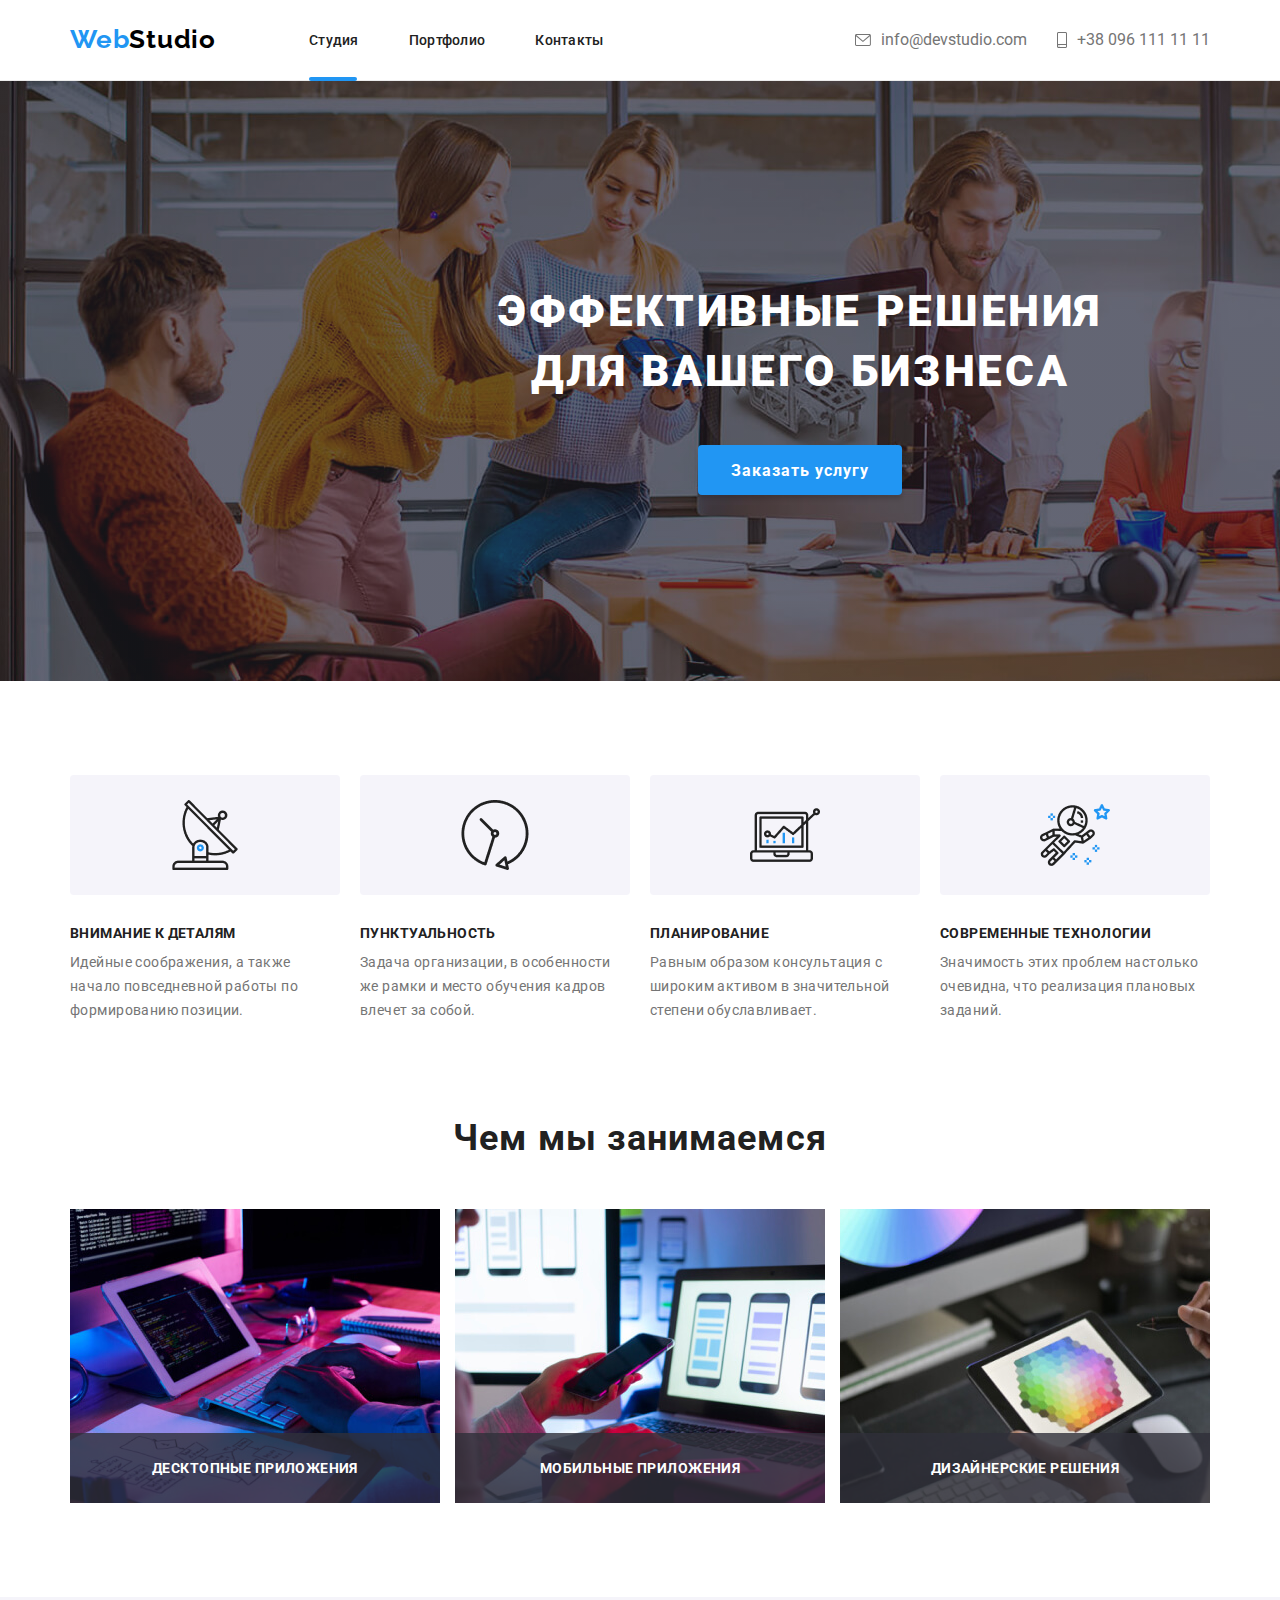
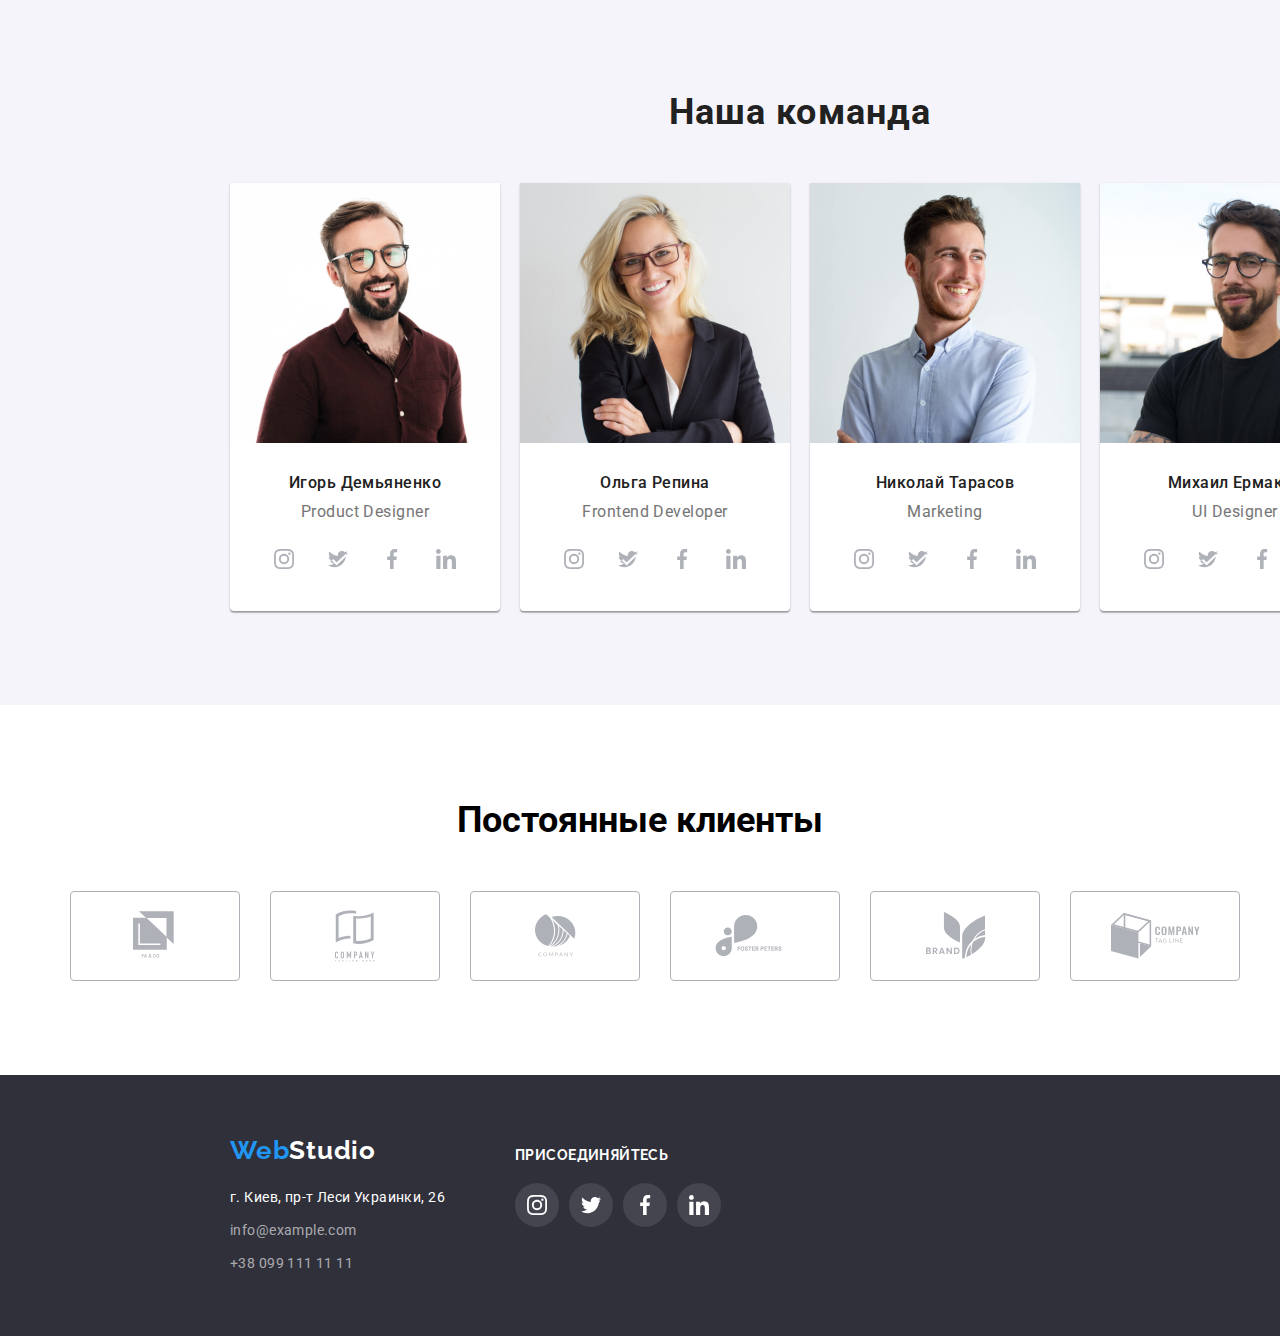
==== index.html @ becfce13 "Добавляет оформленное модальное окно" ====
<!DOCTYPE html>
<html lang="ru">
  <head>
    <meta charset="UTF-8" />
    <meta name="viewport" content="width=device-width, initial-scale=1.0" />
    <title>Веб студия</title>
    <link
      rel="stylesheet"
      href="https://cdnjs.cloudflare.com/ajax/libs/modern-normalize/1.0.0/modern-normalize.css"
    />
    <link
      href="https://fonts.googleapis.com/css2?family=Raleway:wght@700&family=Roboto:wght@400;500;900&display=swap"
      rel="stylesheet"
    />
    <link rel="stylesheet" href="./css/styles.css" />
  </head>
  <body>
    <!--Header--> 
    <header class="header">
      <div class="container">
        <nav class="navigation">
          <a
            class="logo link"
            href="index.html"
            aria-label="логотип веб студии"
            lang="en"
            ><span class="logo-web">Web</span>Studio</a
          >
          <ul class="listnav list">
            <li class="navigation-list-item studio">
              <a class="header-link link " href="">Студия</a>
            </li>
            <li class="navigation-list-item">
              <a class="header-link link" href="./portfolio.html">Портфолио</a>
            </li>
            <li class="navigation-list-item">
              <a class="header-link link" href="">Контакты</a>
            </li>
          </ul>
        </nav>
        <ul class="contacts list">
          <li>
            <a
              class="header-contacts mail link"
              href="mailto:info@devstudio.com"
              ><svg width="16" height="12">
                <use href="./images/sprite.svg#icon-mail"></use>
              </svg>
              info@devstudio.com
            </a>
          </li>
          <li>
            <a class="header-contacts tel link" href="tel:+380961111111"
              ><svg width="10" height="16">
                <use href="./images/sprite.svg#icon-phone"></use>
              </svg>
              +38 096 111 11 11</a
            >
          </li>
        </ul>
      </div>
    </header>

    <!--Hero-->
    <main>
      <section class="hero-size hero-img hero-title container-for-all">
        <div class="container">
          <div class="hero-text">
            <h1 class="main-title">
              Эффективные решения<br />для вашего бизнеса
            </h1>
            <button type="button" class="btn" data-modal-open>
              <span class="btn-text">Заказать услугу</span>
            </button>
          </div>
        </div>
      </section>
      <!--Advantages-->
      <section class="adv advantages-padding">
        <div class="container">
          <h2 class="visually-hidden">Преимущества</h2>
          <ul class="list">
            <li class="adv-text antena">
              <h3 class="power-title">Внимание к деталям</h3>
              <p class="power-subtitle">
                Идейные соображения, а также начало повседневной работы по
                формированию позиции.
              </p>
            </li>
            <li class="adv-text clock">
              <h3 class="power-title">Пунктуальность</h3>
              <p class="power-subtitle">
                Задача организации, в особенности же рамки и место обучения
                кадров влечет за собой.
              </p>
            </li>
            <li class="adv-text diagram">
              <h3 class="power-title">Планирование</h3>
              <p class="power-subtitle">
                Равным образом консультация с широким активом в значительной
                степени обуславливает.
              </p>
            </li>
            <li class="adv-text astronaut">
              <h3 class="power-title">Современные технологии</h3>
              <p class="power-subtitle">
                Значимость этих проблем настолько очевидна, что реализация
                плановых заданий.
              </p>
            </li>
          </ul>
        </div>
      </section>
      <!--About us-->
      <section class="about-us about-us-padding">
        <div class="container">
          <h2 class="what-we-do">Чем мы занимаемся</h2>
          <ul class="list img-we-do">
            <li class="img-us">
              <img class="photo-we-do"
                src="./images/our-work/box1.jpg"
                alt="работник компании создает сайт"
                width="370"
                height="294"
              />
              <p class="we-do-text">Десктопные приложения</p>
            </li>
            <li class="img-us">
              <img class="photo-we-do"
                src="./images/our-work/box2.jpg"
                alt="работник компании выбирает дизайн для мобильной версии"
                width="370"
                height="294"
              />
              <p class="we-do-text">Мобильные приложения</p>
            </li>
            <li class="img-us">
              <img class="photo-we-do"
                src="./images/our-work/box3.jpg"
                alt="работник компании подбирает цвет в палитре"
                width="370"
                height="294"
              />
              <p class="we-do-text">Дизайнерские решения</p>
            </li>
          </ul>
        </div>
      </section>

      <!--Our team-->
      <section class="our-team-padding container-for-all">
        <div class="container">
          <h2 class="our-team">Наша команда</h2>
          <ul class="list">
            <li class="frame">
              <img
                src="./images/our-team/teamcard1.jpg"
                alt="фото Игоря Демьяненко"
                width="270"
                height="260"
              />
              <h3 class="name">Игорь Демьяненко</h3>
              <p class="position" lang="en">Product Designer</p>
              <ul class="social-links list">
                <li class="social-link-item">
                  <a
                    class="team-social-link link"
                    href=""
                    aria-label="instagram"
                  >
                    <svg width="20" height="20">
                      <use href="./images/sprite.svg#icon-instagram"></use>
                    </svg>
                  </a>
                </li>
                <li class="social-link-item">
                  <a class="team-social-link link" href="" aria-label="twitter">
                    <svg width="20" height="20">
                      <use href="./images/sprite.svg#icon-twitter"></use>
                    </svg>
                  </a>
                </li>
                <li class="social-link-item">
                  <a
                    class="team-social-link link"
                    href=""
                    aria-label="facebook"
                  >
                    <svg width="20" height="20">
                      <use href="./images/sprite.svg#icon-facebook"></use>
                    </svg>
                  </a>
                </li>
                <li class="social-link-item">
                  <a
                    class="team-social-link link"
                    href=""
                    aria-label="linkedin"
                  >
                    <svg width="20" height="20">
                      <use href="./images/sprite.svg#icon-linkedin"></use>
                    </svg>
                  </a>
                </li>
              </ul>
            </li>
            <li class="frame">
              <img
                src="./images/our-team/teamcard2.jpg"
                alt="Ольги Репиной"
                width="270"
                height="260"
              />
              <h3 class="name">Ольга Репина</h3>
              <p class="position" lang="en">Frontend Developer</p>
              <ul class="social-links list">
                <li class="social-link-item">
                  <a
                    class="team-social-link link"
                    href=""
                    aria-label="instagram"
                  >
                    <svg width="20" height="20">
                      <use href="./images/sprite.svg#icon-instagram"></use>
                    </svg>
                  </a>
                </li>
                <li class="social-link-item">
                  <a class="team-social-link link" href="" aria-label="twitter">
                    <svg width="20" height="20">
                      <use href="./images/sprite.svg#icon-twitter"></use>
                    </svg>
                  </a>
                </li>
                <li class="social-link-item">
                  <a
                    class="team-social-link link"
                    href=""
                    aria-label="facebook"
                  >
                    <svg width="20" height="20">
                      <use href="./images/sprite.svg#icon-facebook"></use>
                    </svg>
                  </a>
                </li>
                <li class="social-link-item">
                  <a
                    class="team-social-link link"
                    href=""
                    aria-label="linkedin"
                  >
                    <svg width="20" height="20">
                      <use href="./images/sprite.svg#icon-linkedin"></use>
                    </svg>
                  </a>
                </li>
              </ul>
            </li>
            <li class="frame">
              <img
                src="./images/our-team/teamcard3.jpg"
                alt="фото Николая Тарасова"
                width="270"
                height="260"
              />
              <h3 class="name">Николай Тарасов</h3>
              <p class="position" lang="en">Marketing</p>
              <ul class="social-links list">
                <li class="social-link-item">
                  <a
                    class="team-social-link link"
                    href=""
                    aria-label="instagram"
                  >
                    <svg width="20" height="20">
                      <use href="./images/sprite.svg#icon-instagram"></use>
                    </svg>
                  </a>
                </li>
                <li class="social-link-item">
                  <a class="team-social-link link" href="" aria-label="twitter">
                    <svg width="20" height="20">
                      <use href="./images/sprite.svg#icon-twitter"></use>
                    </svg>
                  </a>
                </li>
                <li class="social-link-item">
                  <a
                    class="team-social-link link"
                    href=""
                    aria-label="facebook"
                  >
                    <svg width="20" height="20">
                      <use href="./images/sprite.svg#icon-facebook"></use>
                    </svg>
                  </a>
                </li>
                <li class="social-link-item">
                  <a
                    class="team-social-link link"
                    href=""
                    aria-label="linkedin"
                  >
                    <svg width="20" height="20">
                      <use href="./images/sprite.svg#icon-linkedin"></use>
                    </svg>
                  </a>
                </li>
              </ul>
            </li>
            <li class="frame">
              <img
                src="./images/our-team/teamcard4.jpg"
                alt="фото Михаила Ермакова"
                width="270"
                height="260"
              />
              <h3 class="name">Михаил Ермаков</h3>
              <p class="position" lang="en">UI Designer</p>
              <ul class="social-links list">
                <li class="social-link-item">
                  <a
                    class="team-social-link link"
                    href=""
                    aria-label="instagram"
                  >
                    <svg width="20" height="20">
                      <use href="./images/sprite.svg#icon-instagram"></use>
                    </svg>
                  </a>
                </li>
                <li class="social-link-item">
                  <a class="team-social-link link" href="" aria-label="twitter">
                    <svg width="20" height="20">
                      <use href="./images/sprite.svg#icon-twitter"></use>
                    </svg>
                  </a>
                </li>
                <li class="social-link-item">
                  <a
                    class="team-social-link link"
                    href=""
                    aria-label="facebook"
                  >
                    <svg width="20" height="20">
                      <use href="./images/sprite.svg#icon-facebook"></use>
                    </svg>
                  </a>
                </li>
                <li class="social-link-item">
                  <a
                    class="team-social-link link"
                    href=""
                    aria-label="linkedin"
                  >
                    <svg width="20" height="20">
                      <use href="./images/sprite.svg#icon-linkedin"></use>
                    </svg>
                  </a>
                </li>
              </ul>
            </li>
          </ul>
        </div>
      </section>
      <!-- Our clients -->
      <section class="clients">
        <div class="container">
          <h2 class="title clients-title">Постоянные клиенты</h2>
          <ul class="clients-list list">
            <li class="clients-list-item">
              <a class="clients-logo-link" href="">
                <svg width="45" height="50">
                  <use href="./images/sprite.svg#icon-logo-yaco"></use>
                </svg>
              </a>
            </li>
            <li class="clients-list-item">
              <a class="clients-logo-link" href="">
                <svg width="40" height="52">
                  <use href="./images/sprite.svg#icon-logo-tagline-here"></use>
                </svg>
              </a>
            </li>
            <li class="clients-list-item">
              <a class="clients-logo-link" href="">
                <svg width="41" height="43">
                  <use href="./images/sprite.svg#icon-logo-company"></use>
                </svg>
              </a>
            </li>
            <li class="clients-list-item">
              <a class="clients-logo-link" href="">
                <svg width="80" height="42">
                  <use href="./images/sprite.svg#icon-logo-foster-peter"></use>
                </svg>
              </a>
            </li>
            <li class="clients-list-item">
              <a class="clients-logo-link" href="">
                <svg width="59" height="47">
                  <use href="./images/sprite.svg#icon-logo-brand"></use>
                </svg>
              </a>
            </li>
            <li class="clients-list-item">
              <a class="clients-logo-link" href="">
                <svg width="89" height="46">
                  <use href="./images/sprite.svg#icon-logo-tag-line"></use>
                </svg>
              </a>
            </li>
          </ul>
        </div>
      </section>
    </main>
    <!--Footer-Сontacts-->
    <footer class="footer container-for-all">
      <section class="footer-section footer-padding">
        <div class="container">
          <div class="footer-first">
            <h2 hidden>Контакты</h2>
            <div class="footer-logo-margin">
              <a
                class="link footer-logo"
                href="index.html"
                aria-label="логотип веб студии"
                lang="en"
                ><span class="footerlogo-web">Web</span>Studio</a
              >
            </div>
            <address>
              <ul class="list">
                <li class="address-margin">
                  <a
                    class="link street"
                    href="https://goo.gl/maps/fiabQLBE6Hv75SHZ6"
                    target="blank"
                    ><span class="stereet"
                      >г. Киев, пр-т Леси Украинки, 26</span
                    ></a
                  >
                </li>
                <li class="adress-margin">
                  <a class="footer-links link" href="mailto:info@example.com"
                    >info@example.com</a
                  >
                </li>
                <li class="adress-margin">
                  <a class="footer-links link" href="tel:+380991111111"
                    >+38 099 111 11 11</a
                  >
                </li>
              </ul>
            </address>
          </div>
          <div class="footer-social-links">
            <p>присоединяйтесь</p>
            <ul class="goin-social-links list">
              <li class="social-link-item">
                <a
                  class="footer-social-link link"
                  href=""
                  aria-label="instagram"
                >
                  <svg width="20" height="20">
                    <use href="./images/sprite.svg#icon-instagram"></use>
                  </svg>
                </a>
              </li>
              <li class="social-link-item">
                <a class="footer-social-link link" href="" aria-label="twitter">
                  <svg width="20" height="20">
                    <use href="./images/sprite.svg#icon-twitter"></use>
                  </svg>
                </a>
              </li>
              <li class="social-link-item">
                <a
                  class="footer-social-link link"
                  href=""
                  aria-label="facebook"
                >
                  <svg width="20" height="20">
                    <use href="./images/sprite.svg#icon-facebook"></use>
                  </svg>
                </a>
              </li>
              <li class="social-link-item">
                <a
                  class="footer-social-link link"
                  href=""
                  aria-label="linkedin"
                >
                  <svg width="20" height="20">
                    <use href="./images/sprite.svg#icon-linkedin"></use>
                  </svg>
                </a>
              </li>
            </ul>
          </div>
        </div>
      </section>
    </footer>
    <div class="backdrop is-hidden" data-modal>
      <div class="modal">
        <button type="button" class="close-btn" data-modal-close>
          <svg width="11px" height="11px">
          <use href="./images/sprite.svg#icon-close-btn">
        </use></svg></button>
        <div class="modal-big-div">
        <h2 class="modal-title">Оставьте свои данные, мы вам перезвоним</h2>
        <form action="#" class="modal-form">
          <label class="modal-form-field">
            Имя
            <span class="modal-form-field-wrapper">
          <input type="text" name="user-name" class="modal-form-input">
          <svg class="modal-form-svg-icon" width="12" height="12">
            <use href="./images/sprite.svg#icon-name-modal"></use>
          </svg>
          </span>
          </label>
          <label class="modal-form-field">
            Телефон
            <span class="modal-form-field-wrapper">
          <input type="tel" name="user-phone" class="modal-form-input">
          <svg class="modal-form-svg-icon" width="13" height="13">
            <use href="./images/sprite.svg#icon-phone-modal"></use>
          </svg>
          </span>
          </label>
          <label class="modal-form-field">
            Почта
            <span class="modal-form-field-wrapper">
          <input type="mail" name="user-email" class="modal-form-input">
          <svg class="modal-form-svg-icon" width="15" height="12">
            <use href="./images/sprite.svg#icon-mail-modal"></use>
          </svg>
          </span>
          </label>
          
            <h3 class="textarea-title">Комментарий</h3>
          <textarea name="user-message" placeholder="Введите текст" class="modal-form-message" id="" cols="30" rows="10"></textarea>
          
          <input type="checkbox" class="modal-form-policy visually-hidden" 
          
          name="user-policy" value="accept-policy" 
           id="check-policy">
          <label for="check-policy" class="modal-form-policy-label">
            Соглашаюсь с рассылкой и принимаю <a href="#">Условия договора</a>
          </label>
          <button type="submit" class="modal-form-btn">Oтправить</button>
        </form>
        </div>
      </div>
  </div>
  <script src="./js/modal.js"></script>
  </body>
</html>
---- css/styles.css ----
:root {
  --main-font: "Roboto", sans-serif;
  --main-text-color: #212121;
  --web-word-color: #2196f3;
  --studio-word-color: #000000;
  --header-link-hover-f-a: #2196f3;
  --filter-hover-f-a: #ffffff;
}
*,
*::before,
*::after {
  margin: 0;
  padding: 0;
}
body {
  font-family: var(--main-font);
  font-style: normal;
}
img {
  display: block;
}
.link {
  text-decoration: none;
}
.list {
  list-style: none;
  font-style: normal;
}
.container {
  width: 1170px;
  padding: 0 15px;
  margin: 0 auto;
}
.container-for-all{
  width: 1600px;
  margin: 0 auto;
}
a:focus {
  outline: none;
}
button:focus {
  outline: none;
}
.backdrop{
  position: fixed;
  top:0;
  left:0;
  width: 100%;
  height: 100%;
  background: rgba(0, 0, 0, 0.2);

  transition-property: all;
  transition-duration: 250ms;
  transition-timing-function: cubic-bezier(0.4, 0, 0.2, 1);
}
.backdrop.is-hidden{
  opasity:0;
  visibility: hidden;
  pointer-events: none;
  
  transition-property: all;
  transition-duration: 250ms;
  transition-timing-function: cubic-bezier(0.4, 0, 0.2, 1);
}
.backdrop.is-hidden .modal {
  transform: translate(-50%, -50%) scale(0);

  transition: all 500ms linear 0ms;

  transition-property: all;
  transition-duration: 250ms;
  transition-timing-function:  cubic-bezier(0.4, 0, 0.2, 1);
  transition-delay: 0ms;
}

.modal{
  position: absolute;
  top:50%;
  left:50%;
  transform: translate(-50%,-50%) scale(1);
  width: 528px;
  height: 581px;
  background-color: #eeeeee;
  box-shadow: 0px 1px 3px rgba(0, 0, 0, 0.12), 0px 1px 1px rgba(0, 0, 0, 0.14), 0px 2px 1px rgba(0, 0, 0, 0.2);
  border-radius: 4px;
  

  transition-property: all;
  transition-duration:250ms;
  transition-timing-function: cubic-bezier(0.4, 0, 0.2, 1);
  transition-delay: 250ms;
}
.close-btn{
position: absolute;
right:0;
width: 30px;
height: 30px;
margin-top:8px;
margin-right: 8px;
background: #FFFFFF;
border: 1px solid rgba(0, 0, 0, 0.1);
border-radius: 50%;
}
.close-btn > svg{
fill:#000000;

}
.close-btn:hover >svg{
  fill: #2196F3;
}
/*  ============ HEADER  ============ */
/* .header {
  padding-top: 24px; 
  padding-bottom:25px;
} */

.logo{
  padding-top: 24px; 
  padding-bottom:25px;
}
.header{
border-bottom:1px solid #ECECEC; 
}
.header .container {
  display: flex;
  align-items: center;
  
}
.navigation {
  display: flex;
  align-items: center;
}
.header .contacts {
  display: flex;
  margin-left: auto;
}
.header .contacts .mail {
  margin-right: 30px;
}
.header-link {
  font-weight: 500;
  font-size: 14px;
  line-height: 1.143;
  letter-spacing: 0.02em;
  color: var(--main-text-color);
  padding-top:32px;
  padding-bottom:32px;
}
.logo {
  margin-right: 93px;

  font-family: Raleway;
  font-weight: 700;
  font-size: 26px;
  line-height: 1.192;
  letter-spacing: 0.03em;
  color: var(--studio-word-color);
  /* padding:24px 0px 25px; */
}
.logo-web {
  color: var(--web-word-color);
}
.navigation-list-item:not(:last-child) {
  margin-right: 50px;
}
 
.navigation-list-item{
font-family: Roboto;
font-style: 400;
font-weight: 500;
font-size: 14px;
line-height: 1.142;
letter-spacing: 0.02em;
color: #212121;
}
.listnav{
  position: relative;
  padding-top:32px;
  padding-bottom:32px;
}
.studio::after{
content:"";
display: block;
position: absolute;
left:0;
bottom:-1px;
width: 48px;
height: 4px;
background: #2196F3;
border-radius: 2px;
}
.header-contacts > svg {
  margin-right: 10px;
  fill: #757575;
}
.listnav {
  display: flex;
  font-weight: 500;
  font-size: 14px;
  line-height: 1.142;
  letter-spacing: 0.02em;
}
.contacts {
  display: flex;
}
.header-link{
transition-property: all;
transition-duration: 250ms;
transition-timing-function: cubic-bezier(0.4, 0, 0.2, 1);
}
.header-link:hover,
.header-link:focus {
  color: var(--header-link-hover-f-a);
}
.header-contacts {
  color: #757575;
transition-property: all;
transition-duration: 250ms;
transition-timing-function: cubic-bezier(0.4, 0, 0.2, 1);
}
.header-contacts > svg {
  fill: #757575;
transition-property: all;
transition-duration:250ms;
transition-timing-function: cubic-bezier(0.4, 0, 0.2, 1);
}
.header-contacts:hover > svg {
  fill: var(--header-link-hover-f-a);
}
.header .tel,
.header .mail {
  display: flex;
  align-items: center;
  /* padding-top: 32px;
  padding-bottom: 32px; */
}
.header-contacts:hover,
.header-contacts:focus,
.header-contacts:active {
  color: var(--header-link-hover-f-a);
}

/*  ============ END HEADER  ============ */
/*  ============ HERO  ============ */

.hero-text {
  padding: 200px 0;
}

.hero-title {
  font-weight: 900;
  font-size: 44px;
  line-height: 1.364;
  text-align: center;
  letter-spacing: 0.06em;
  text-transform: uppercase;
  color: #ffffff;
}
.hero-img {
  background-color: #c4c4c4;
  text-align: center;
  background-image: linear-gradient(
      rgba(47, 48, 58, 0.4),
      rgba(47, 48, 58, 0.4)
    ),
    url(../images/hero/hero.jpg);
background-repeat: no-repeat;
background-position: center;
background-size: auto auto;
}
.hero-size{
width: 1600px;
height: 600px;
}
.main-title{
margin-bottom: 30px;
font-weight: 900;
font-size: 44px;
line-height: 1.364;
text-align: center;
letter-spacing: 0.06em;
text-transform: uppercase;
color: #FFFFFF;
}

 .hero-title .btn {
  font-weight: 700;
  font-size:16px;
  line-height: 1.875;
  letter-spacing:0.06em;
  color: #ffffff;

  padding: 10px 32px;
  min-width: 200px;
  height: 50px;
  left: 700px;
  top: 430px;
  background: rgba(33, 150, 243, 1);
  box-shadow: 0px 4px 4px rgba(0, 0, 0, 0.15);
  border: 1px solid transparent;
  border-radius: 4px;
}

/*  ============ END HERO  ============ */

/*  ============ Advantages "Power"============ */
.adv-text::before {
  content: "";
  display: block;
  background-color: #f5f4fa;
  width: 270px;
  height: 120px;
  left: 515px
  top: 774px;
  border-radius: 4px;}

.antena::before{
  content:"";
  background-image: url(../images/advantages/antena.png);
  background-repeat: no-repeat;
  background-position:  center;
}
.clock::before{
  content:"";
  background-image: url(../images/advantages/clock.png);
  background-repeat: no-repeat;
  background-position:  center;
}
.diagram::before{
  content:"";
  background-image: url(../images/advantages/diagram.png);
  background-repeat: no-repeat;
  background-position:  center;
}
.astronaut::before{
  content:"";
  background-image: url(../images/advantages/astronaut.png);
  background-repeat: no-repeat;
  background-position:  center;
}


.advantages-padding {
  padding-top: 94px;
}
.adv .list {
  display: flex;
  justify-content: space-between;
}

.power-title {
  margin-top:30px;
  font-weight: 700;
  font-size: 14px;
  line-height: 1.143;
  letter-spacing: 0.03em;
  text-transform: uppercase;
  color: var(--main-text-color);
}
.power-subtitle {
  width: 270px;

  margin-top: 10px;
  font-weight: 400;
  font-size: 14px;
  line-height: 1.714;
  letter-spacing: 0.03em;
  color: #757575;
}
/*  ============ End Advantages "Power" ============ */

/*  ============ About us ============ */

.img-us{
  position: relative;
}
.we-do-text{
position: absolute;
bottom:0px;

padding:27px 0 27px;

font-family:var(--main-font);
font-weight:700;

font-size: 14px;
line-height: 1.143;
text-align: center;
letter-spacing: 0.03em;
text-transform: uppercase;
color: #FFFFFF;

width: 370px;
height: 70px;
background: rgba(47, 48, 58, 0.8);
}

.about-us-padding {
  padding-top: 94px;
  padding-bottom: 94px;
}

.what-we-do {
  margin-bottom: 50px;

  font-weight: 700;
  font-size: 36px;
  line-height: 1.167;
  text-align: center;
  letter-spacing: 0.03em;
  color: var(--main-text-color);
}
.img-we-do {
  display: flex;
  justify-content: space-between;
}
/*  ============ End About us ============ */

/*  ============ Our team ============ */
.social-links{
margin:16px 32px 30px 32px;
}
.team-social-link {
  display: flex;
  justify-content: center;
  width: 44px;
  height: 44px;
  border-radius: 50%;
  transition-property: all;
transition-duration:250ms;
transition-timing-function: cubic-bezier(0.4, 0, 0.2, 1);
}

.team-social-link:hover {
  background-color:  #2196f3;
}

.team-social-link > svg {
  align-self: center;
  fill: #afb1b8;
transition-property: all;
transition-duration:250ms;
transition-timing-function: cubic-bezier(0.4, 0, 0.2, 1);
}

.team-social-link:hover > svg {
  fill: #ffffff;
}
.our-team-padding {
  padding-top: 94px;
  padding-bottom: 94px;
  background-color: #F5F4FA;
}
.our-team-padding .list {
  display: flex;
  justify-content: space-between;
}

.frame {
  width: 270px;
  height: 428px;
  background: #ffffff;
  box-shadow: 0px 1px 3px rgba(0, 0, 0, 0.12), 0px 1px 1px rgba(0, 0, 0, 0.14),
  0px 2px 1px rgba(0, 0, 0, 0.2);
  border-radius: 0px 0px 4px 4px; */
}
.our-team {
  margin-bottom: 50px;

  font-weight: 700;
  font-size: 36px;
  line-height: 1.167;
  text-align: center;
  letter-spacing: 0.03em;
  color: var(--main-text-color);
}
.name {
  margin-top: 30px;

  font-weight: 500;
  font-size: 16px;
  line-height: 1.188;
  text-align: center;
  letter-spacing: 0.03em;
  color: #212121;
}
.position {
  margin-top: 10px;

  font-weight: 400;
  font-size: 16px;
  line-height: 1.188;
  text-align: center;
  letter-spacing: 0.03em;
  color: #757575;
}
/*  ============ End Our team ============ */

/* =============== CLIENTS ===================== */
.clients {
  padding-top: 94px;
  padding-bottom: 94px;
}

.clients-title {
  margin-top: 0;
  margin-bottom: 50px;
  text-align: center;
  font-family: Roboto;
font-size: 36px;
font-weight: 700;
line-height: 1.167;
letter-spacing: 0,03em;
text-align: center;

}

.clients-list {
  display: flex;
}

.clients-list-item:not(:last-child) {
  margin-right: 30px;
}

.clients-logo-link {
  display: flex;
  justify-content: center;
  width: 170px;
  height: 90px;
  border: 1px solid #afb1b8;
  box-sizing: border-box;
  border-radius: 4px;
  transition-property: all;
transition-duration:250ms;
transition-timing-function: cubic-bezier(0.4, 0, 0.2, 1);
}

.clients-logo-link:hover {
  border-color: #2196f3;
}

.clients-logo-link > svg {
  align-self: center;
  fill: #afb1b8;
  transition-property: all;
transition-duration:250ms;
transition-timing-function: cubic-bezier(0.4, 0, 0.2, 1);
}

.clients-logo-link:hover > svg {
  fill: #2196f3;
}
/* =============== END CLIENTS ===================== */


/*  ============ FOOTER CONTACTS  ============ */
.footer .container{
  display: flex;
}
.footer {
  background: #2f303a;
}
.footer-padding {
  padding: 60px 0;
}
.footer-logo-margin {
  margin-bottom: 20px;
}

.footer-logo {
  font-family: Raleway;
  font-weight: 700;
  font-size: 26px;
  line-height: 1.192;
  letter-spacing: 0.03em;
  color: #ffffff;
}

.footerlogo-web {
  color: var(--web-word-color);
}

.footer-links {
  display: inline-block;
  margin-top: 9px;

  font-weight: 400;
  font-size: 14px;
  line-height: 1.714;
  letter-spacing: 0.03em;
  color: rgba(255, 255, 255, 0.6);
}
.street {
  font-weight: 400;
  font-size: 14px;
  line-height: 1.714;
  letter-spacing: 0.03em;
  color: #ffffff;
}

.footer-first{
  margin-right: 70px;;
}
.goin-social-links{
  display: flex;
}
.social-link-item:not(:last-child){
  margin-right: 10px;
}
.footer-social-links > p {
  margin-top: 12px;
  margin-bottom: 20px;
  color: #ffffff;
  font-family: Raleway, sans-serif;
  font-weight: bold;
  font-size: 14px;
  line-height: 1.143;
  letter-spacing: 0.03em;
  text-transform: uppercase;
}

.footer-social-link {
  display: flex;
  justify-content: center;
  width: 44px;
  height: 44px;
  background-color: rgba(255, 255, 255, 0.1);
  border-radius: 50%;
  transition-property: all;
transition-duration:250ms;
transition-timing-function: cubic-bezier(0.4, 0, 0.2, 1);
}

.footer-social-link:hover {
  background-color: #2196f3;
}

.footer-social-link > svg {
  align-self: center;
  fill:#ffffff;
  transition-property: all;
transition-duration:250ms;
transition-timing-function: cubic-bezier(0.4, 0, 0.2, 1);
}
  



/*  ============ END FOOTER CONTACTS  ============ */

/*  ============ main content portfolio page  ============ */
.portfolio::after{
content:"";
display: block;
position: absolute;
bottom:-1px;
width: 78px;
height: 4px;
background: #2196F3;
border-radius: 2px;
}
.portfolio-filter .filter-items {
  display: flex;
}
.filter-items {
  padding: 94px 280px 50px;
  justify-content: space-between;
}

.filter-items:not(:last-child) {
  margin-right: 8px;
}

.filter {
  padding: 6px 22px;

  font-weight: 500;
  font-size: 16px;
  line-height: 1.625;
  text-align: center;
  letter-spacing: 0.03em;
  color: var(--main-text-color);
  min-width: 128px;
  height: 38px;
  background: #f5f4fa;
  border-radius: 4px;
}
.filter:hover,
.filter:focus{
  color: var(--filter-hover-f-a);
  min-width: 73px;
  height: 38px;
  background: #2196f3;
  box-shadow: 0px 3px 1px rgba(0, 0, 0, 0.1), 0px 1px 2px rgba(0, 0, 0, 0.08),
    0px 2px 2px rgba(0, 0, 0, 0.12);
  border-radius: 4px;

  transition-property: all;
  transition-duration: 250ms;
  transition-timing-function: cubic-bezier(0.4, 0, 0.2, 1);
}
.portfolio-div{
  position: relative;
  overflow: hidden;
}
.short-text{
position: absolute;
display:block;
top:0;
left: 0;
width: 322px;
height: 168px;
font-family: Roboto;
font-weight: 400;
font-size: 18px;
line-height: 1.556;
letter-spacing: 0.03em;
padding:63px 24px;
color: #FFFFFF;
width: 100%;
height: 100%;
background: rgba(33, 150, 243, 0.9);
transform: translate(0, 0);
transition-property: all;
transition-duration: 250ms;
transition-timing-function:(0.4, 0, 0.2, 1);
transform: translateY(100%);
}
.item-portfolio:hover .short-text{
  transform: translateY(0%);
}

.portfolio-preview {
  padding-bottom: 94px;
}
.preview-list {
  display: flex;
  flex-wrap: wrap;
  justify-content: space-between;
}
.text-portfolio {
  padding: 20px 24px;
  background: #ffffff;
  border-width: 0px 1px 1px 1px;
  border-style: solid;
  border-color: #eeeeee;
}
.project-name {
  margin-bottom: 4px;
}
.item-portfolio {
  margin-bottom: 30px;
  width: 370px;
  height: 404px;
}
.item-portfolio:hover {
  box-shadow: 0px 1px 1px rgba(0, 0, 0, 0.12), 0px 4px 4px rgba(0, 0, 0, 0.06),
    1px 4px 6px rgba(0, 0, 0, 0.16);
}
.preview-list .project-name {
  font-weight: 700;
  font-size: 18px;
  line-height: 2;
  letter-spacing: 0.06em;
  color: var(--main-text-color);
}
.project-type {
  font-weight: 400;
  font-size: 16px;
  line-height: 1.875;
  letter-spacing: 0.03em;
  color: #757575;
}
/*  ============end  main content portfolio page  ============ */

/*  ============MODAL FORM============ */
.modal-big-div{
  padding:40px;
  
}
.modal-title{
font-weight: 700;
font-size: 20px;
line-height: 1.15;
text-align: center;
letter-spacing: 0.03em;
color: #212121;
margin-bottom: 12px;
}
.modal-form{
display: flex;
flex-direction:column;
}
.modal-form-input{
display:block;
width: 100%;
height: 40px;
border: 1px solid rgba(33, 33, 33, 0.2);
border-radius: 4px;

padding-left: 42px;

transition-duration: 250ms;
transition-timing-function: cubic-bezier(0.4, 0, 0.2, 1);

}
.modal-form-input:focus,
.modal-form-message:focus{
outline: none;
border: 1px solid #2196F3;
}
.modal-form-message:active{
  
}
.modal-form-field{
margin-bottom: 10px;
font-weight: 400;
font-size: 12px;
line-height: 1.667;
letter-spacing: 0.01em;
color: #757575;
}


.modal-form-policy{
  display: inline-block;
  /* margin-bottom: 30px; */
}
.modal-form-btn{
margin-right:auto;
margin-left: auto;
font-weight: 700;
font-size: 16px;
line-height: 1.876;
letter-spacing: 0.06em;
color: #FFFFFF;
padding: 10px 56px;
width: 200px;
height: 50px;
background: #2196F3;
box-shadow: 0px 4px 4px rgba(0, 0, 0, 0.15);
border-radius: 4px; 
border: transparent; 
}
.modal-form-btn:hover,
.modal-form-btn:focus{
 cursor: pointer;
}
.modal-form-btn:active{
  border: solid; 
  cursor: pointer;
}
.modal-form-field-wrapper{
  position: relative;
  display: block;
  margin-top:4px; 
}
.modal-form-svg-icon{
position: absolute;
  top: 50%;
  left: 12px;
  transform: translateY(-50%);
fill: #212121;

transition-duration: 250ms;
transition-timing-function: cubic-bezier(0.4, 0, 0.2, 1);
}
.modal-form-input:focus + .modal-form-svg-icon{
fill:#2196F3;
}

.modal-form-message{
  margin-bottom: 20px;
border: 1px solid rgba(33, 33, 33, 0.2);
padding:12px 16px;
height: 120px;
border-radius: 4px;
resize:none;

font-weight: 400;
font-size: 12px;
line-height: 1.667;
letter-spacing: 0.01em;
color: rgba(117, 117, 117, 0.5);

transition-duration: 250ms;
transition-timing-function: cubic-bezier(0.4, 0, 0.2, 1);
}
.modal-form-message:focus{
outline: none;
border: 1px solid #2196F3;
font-size: 14px;
line-height: 1.142;
color:black;
}
.textarea-title{
font-weight: 400;
font-size: 12px;
line-height: 1.667;
letter-spacing: 0.01em;
color: #757575;
}
.visually-hidden {
  position: absolute !important;
  clip: rect(1px 1px 1px 1px); /* IE6, IE7 */
  clip: rect(1px, 1px, 1px, 1px);
  padding: 0 !important;
  border: 0 !important;
  height: 1px !important;
  width: 1px !important;
  overflow: hidden;
}

.modal-form-policy-label::before{
  content:"";
  display: inline-block;
  width: 16px;
  height: 15px;
  border: 2px solid  #212121;
  border-radius: 15%;
  margin-right:8px ;
}
.modal-form-policy-label{
font-weight: 400;
font-size: 14px;
line-height:1.714;
letter-spacing: 0.03em;
color: #757575;
text-align: center;
margin-bottom: 30px;
}
.modal-form-policy:checked + .modal-form-policy-label::before {
background-color: #2196F3;
border-color: #2196F3;
background-image: url('../images/icon-check.svg');
background-size: contain;
background-origin: border-box;
width: 16px;
height: 15px; 
}

/*  ============END MODAL FORM============ */
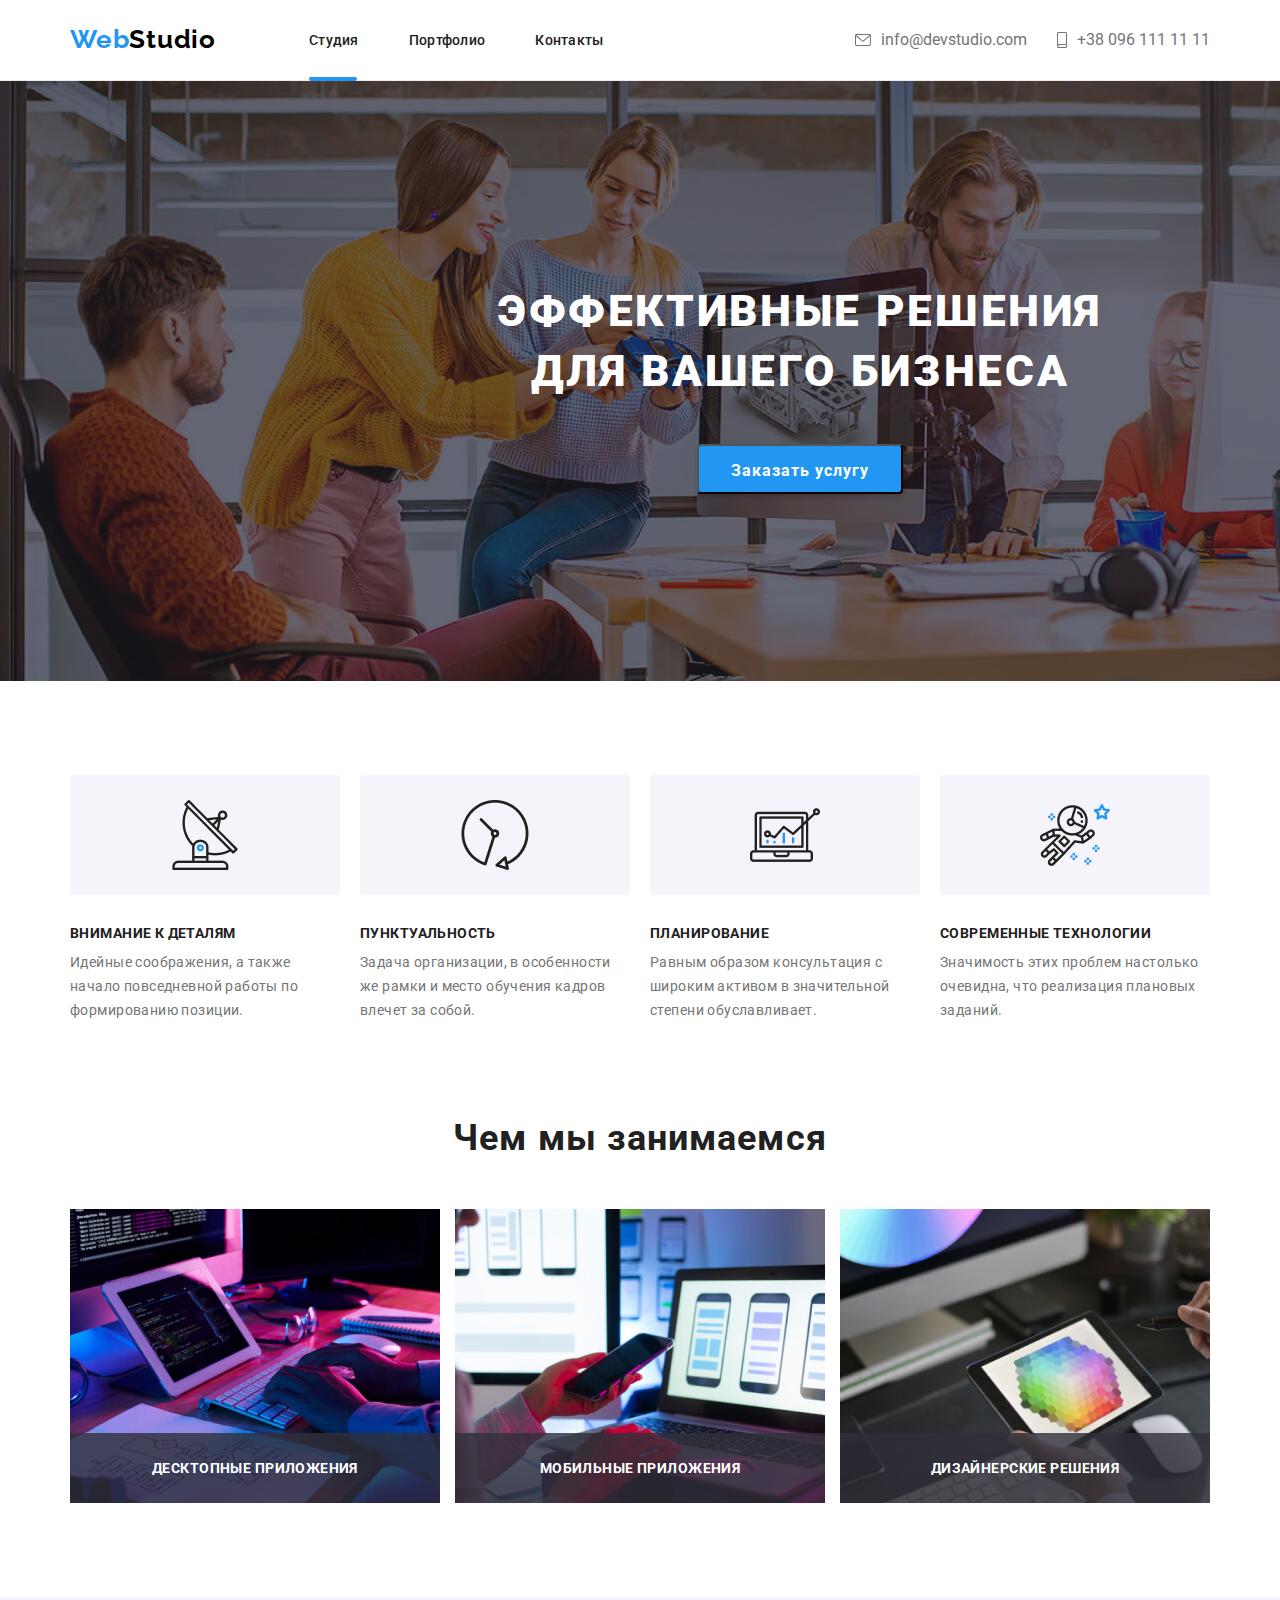
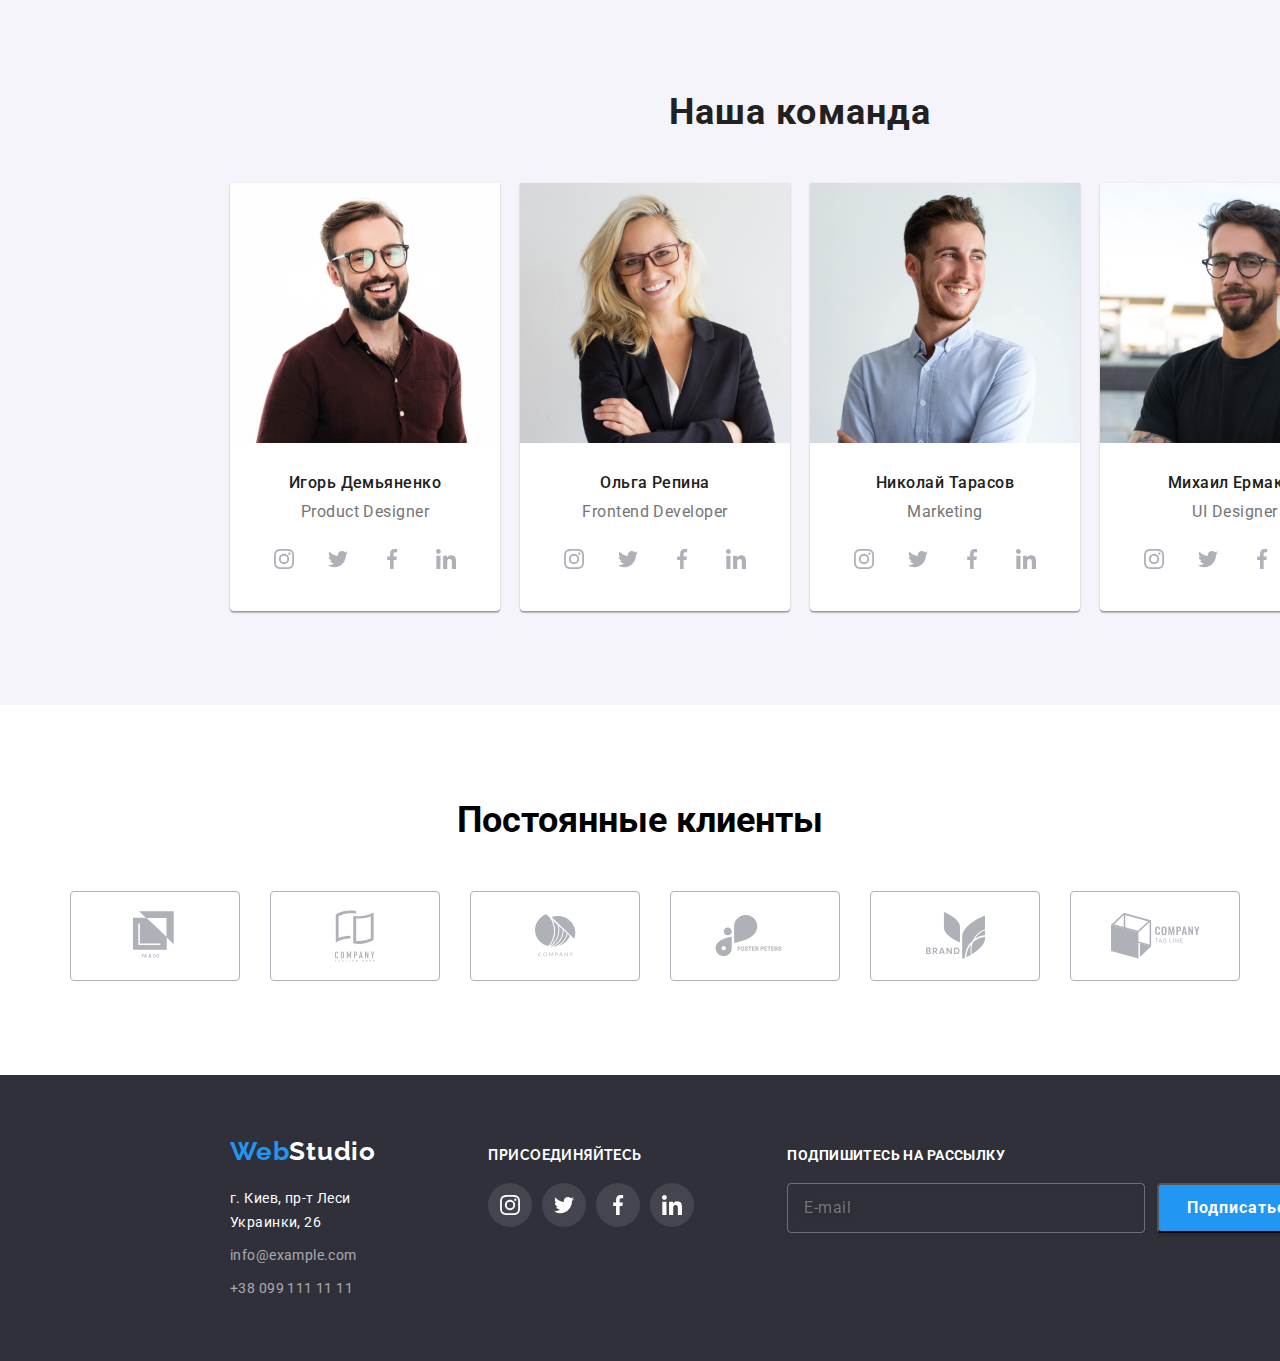
==== commit 8eaf3f3e: "Добавляет в футере форму" ====
--- a/index.html
+++ b/index.html
@@ -438,8 +438,7 @@
                     target="blank"
                     ><span class="stereet"
                       >г. Киев, пр-т Леси Украинки, 26</span
-                    ></a
-                  >
+                    ></a>
                 </li>
                 <li class="adress-margin">
                   <a class="footer-links link" href="mailto:info@example.com"
@@ -499,6 +498,20 @@
               </li>
             </ul>
           </div>
+          <div class="footer-form">
+            
+            <h2 class="footer-form-title">Подпишитесь на рассылку</h2>
+          <div class="form-input-btn">
+            <input type="email" name="user-e" 
+          class="footer-input"placeholder="E-mail" >
+          <div class="btn-icon">
+          <button type="submit" class="footer-btn">Подписаться
+         <svg width="24px" height="24px" class="icon-send">
+           <use href="./images/sprite.svg#icon-send"></use>
+         </svg>
+        </div>
+        </div>
+        </div>
         </div>
       </section>
     </footer>
@@ -532,7 +545,7 @@
           <label class="modal-form-field">
             Почта
             <span class="modal-form-field-wrapper">
-          <input type="mail" name="user-email" class="modal-form-input">
+          <input type="email" name="user-email" class="modal-form-input">
           <svg class="modal-form-svg-icon" width="15" height="12">
             <use href="./images/sprite.svg#icon-mail-modal"></use>
           </svg>
--- a/css/styles.css
+++ b/css/styles.css
@@ -297,7 +297,7 @@
   top: 430px;
   background: rgba(33, 150, 243, 1);
   box-shadow: 0px 4px 4px rgba(0, 0, 0, 0.15);
-  border: 1px solid transparent;
+  /* border: 1px solid transparent; */
   border-radius: 4px;
 }
 
@@ -557,6 +557,10 @@
 /*  ============ FOOTER CONTACTS  ============ */
 .footer .container{
   display: flex;
+  align-items: baseline;
+  margin:0 auto;
+  /* justify-content: flex-start ; */
+
 }
 .footer {
   background: #2f303a;
@@ -597,10 +601,12 @@
   line-height: 1.714;
   letter-spacing: 0.03em;
   color: #ffffff;
+  
 }
 
 .footer-first{
-  margin-right: 70px;;
+  margin-right: 70px;
+  /* margin-left:auto; */
 }
 .goin-social-links{
   display: flex;
@@ -643,8 +649,85 @@
 transition-duration:250ms;
 transition-timing-function: cubic-bezier(0.4, 0, 0.2, 1);
 }
-  
-
+.footer-form{
+margin-left:93px;
+}
+.footer-form-title{
+font-weight: 700;
+font-size: 14px;
+line-height: 1.143;
+letter-spacing: 0.03em;
+text-transform: uppercase;
+color: #FFFFFF;
+margin-bottom: 20px;
+}
+
+.form-input-btn{
+  display:flex;
+  justify-content: flex-end;
+}
+.footer-input{
+  margin-right: 12px;
+}
+.footer-input{
+border: 1px solid rgba(255, 255, 255, 0.3);
+box-sizing: border-box;
+height: 50px;
+width: 358px;
+background-color: transparent;
+filter: drop-shadow(0px 4px 4px rgba(0, 0, 0, 0.15));
+border-radius: 4px;
+
+font-weight: 400;
+font-size: 16px;
+line-height: 1.25;
+letter-spacing: 0.03em;
+color: rgba(255, 255, 255, 0.6);
+
+padding:15PX 16px;
+
+}  
+
+.footer-btn{
+display:flex;
+align-items: center;
+align-items: center;
+
+font-weight: 700;
+font-size: 16px;
+line-height: 1.875;
+/* display: inline-block; */
+align-items: center;
+text-align: center;
+letter-spacing: 0.06em;
+color: #FFFFFF;
+
+min-width: 200px;
+height: 50px;
+
+background: #2196F3;
+box-shadow: 0px 4px 4px rgba(0, 0, 0, 0.15);
+border-radius: 4px;
+/* border:transparent; */
+margin-right: 10px;
+
+padding:10px 28px;
+}
+
+.footer-btn:active{
+/* background-origin: border-box;
+border: solid;  */
+cursor: pointer;
+}
+.footer-btn:hover,
+.footer-btn:focus{
+ cursor: pointer;
+}
+
+.icon-send{
+  display:inline-block;
+  margin-left:10px;
+}
 
 
 /*  ============ END FOOTER CONTACTS  ============ */
@@ -777,6 +860,7 @@
 /*  ============MODAL FORM============ */
 .modal-big-div{
   padding:40px;
+  background:white;
   
 }
 .modal-title{
@@ -814,20 +898,26 @@
   
 }
 .modal-form-field{
-margin-bottom: 10px;
 font-weight: 400;
 font-size: 12px;
 line-height: 1.667;
 letter-spacing: 0.01em;
 color: #757575;
 }
-
+.modal-form-field-wrapper{
+  position: relative;
+  display: block;
+  
+  margin-bottom: 10px;
+  /* margin-top:4px; */
+}
 
 .modal-form-policy{
   display: inline-block;
   /* margin-bottom: 30px; */
 }
 .modal-form-btn{
+  margin-top: 30px;
 margin-right:auto;
 margin-left: auto;
 font-weight: 700;
@@ -851,11 +941,7 @@
   border: solid; 
   cursor: pointer;
 }
-.modal-form-field-wrapper{
-  position: relative;
-  display: block;
-  margin-top:4px; 
-}
+
 .modal-form-svg-icon{
 position: absolute;
   top: 50%;
@@ -871,7 +957,8 @@
 }
 
 .modal-form-message{
-  margin-bottom: 20px;
+  margin-top:4px;
+  /* margin-bottom: 20px; */
 border: 1px solid rgba(33, 33, 33, 0.2);
 padding:12px 16px;
 height: 120px;
@@ -928,7 +1015,8 @@
 letter-spacing: 0.03em;
 color: #757575;
 text-align: center;
-margin-bottom: 30px;
+margin-top:20px;
+/* margin-bottom: 30px; */
 }
 .modal-form-policy:checked + .modal-form-policy-label::before {
 background-color: #2196F3;
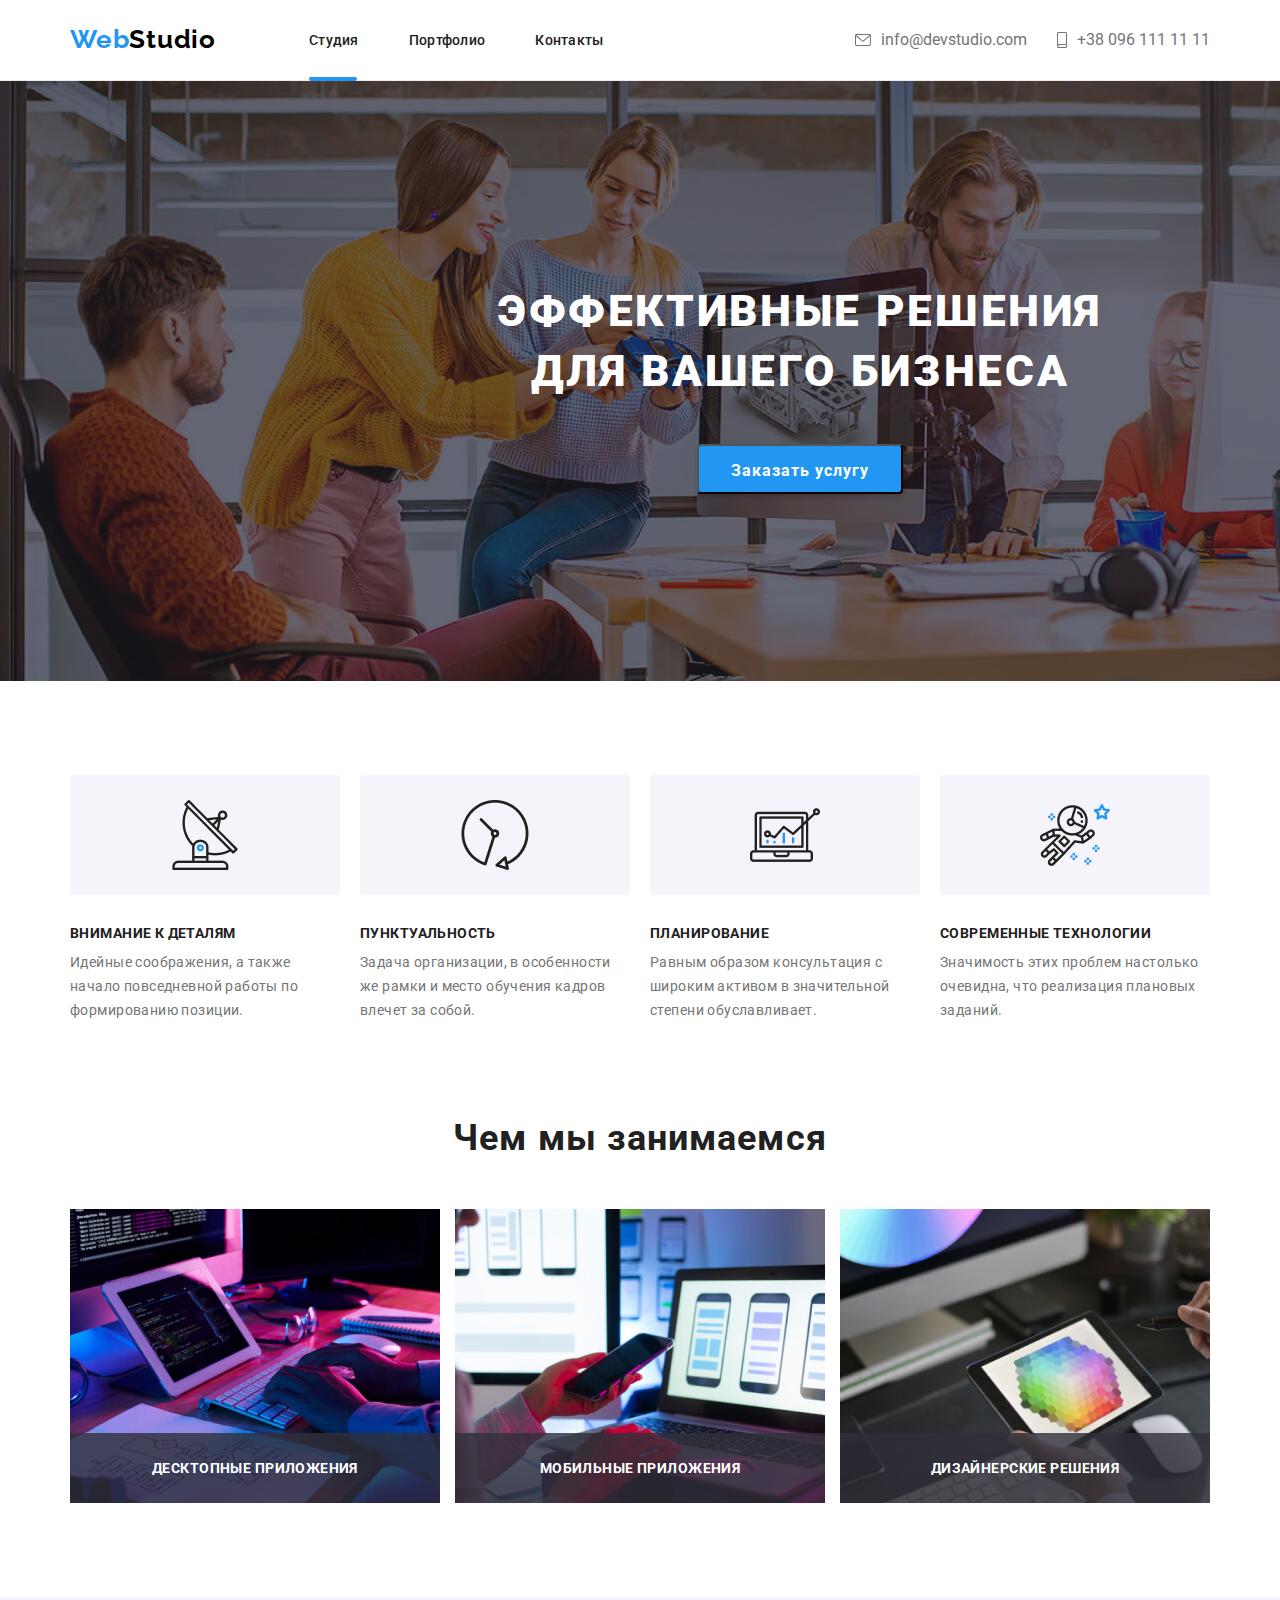
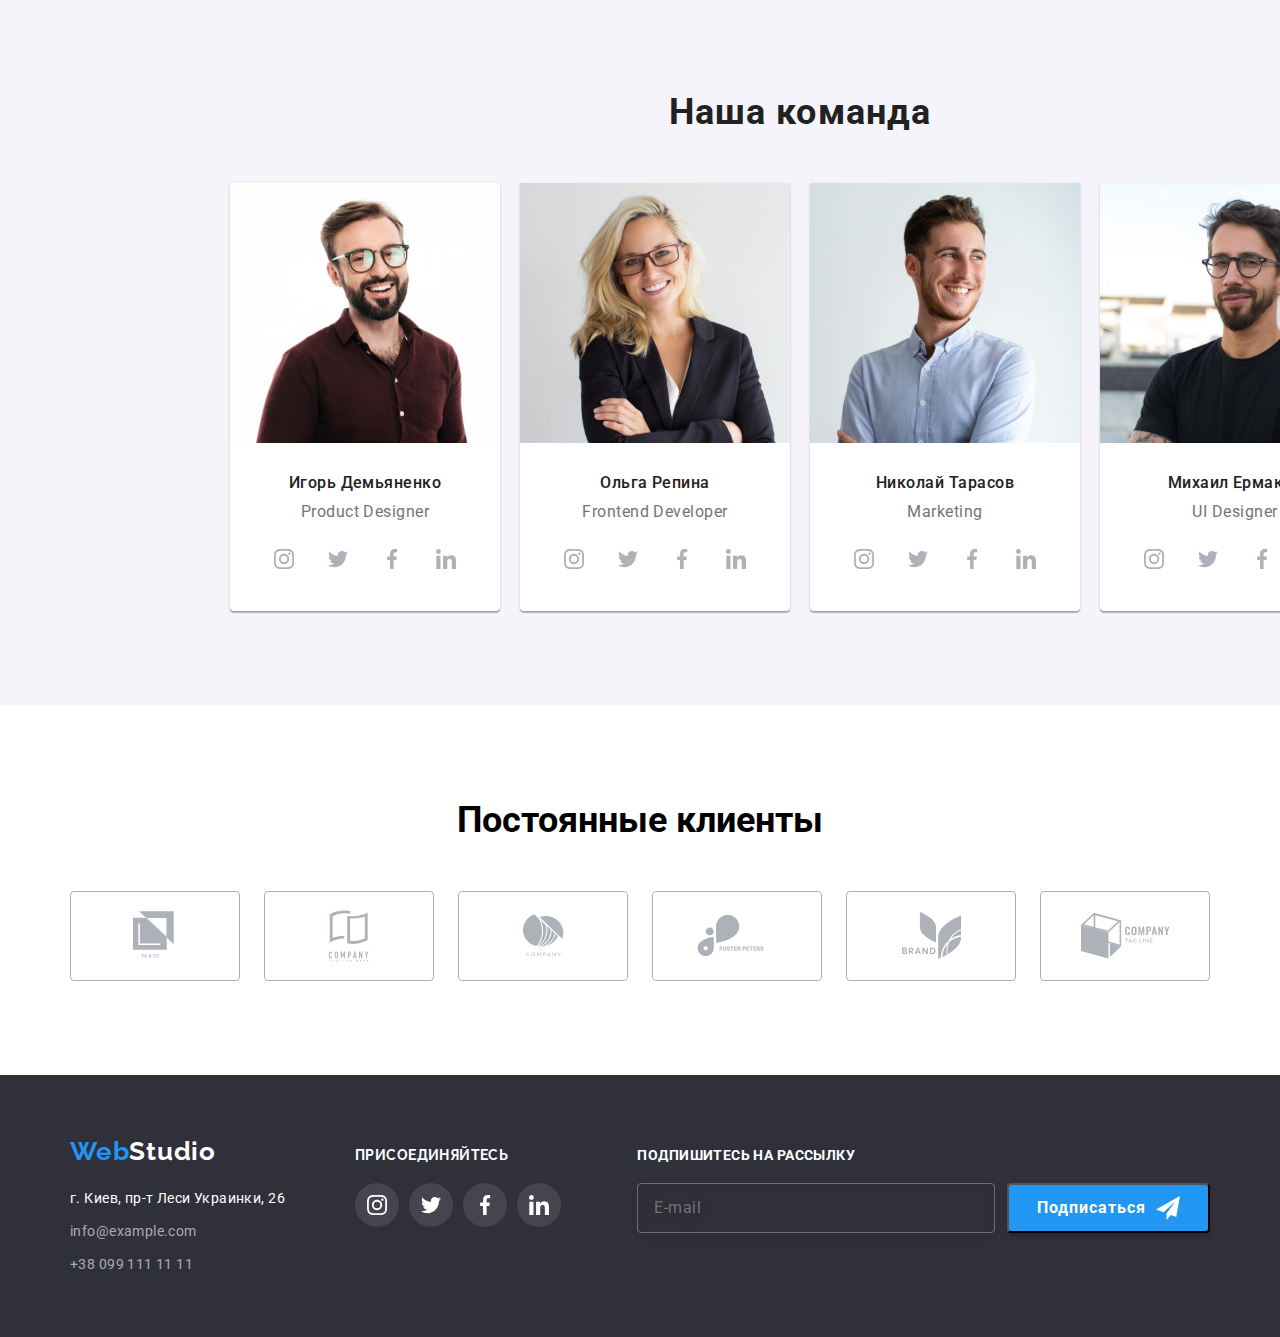
==== commit de7c35f1: "Ровняет футер" ====
--- a/index.html
+++ b/index.html
@@ -415,9 +415,9 @@
       </section>
     </main>
     <!--Footer-Сontacts-->
-    <footer class="footer container-for-all">
+    <footer class="footer">
       <section class="footer-section footer-padding">
-        <div class="container">
+        <div class="container help">
           <div class="footer-first">
             <h2 hidden>Контакты</h2>
             <div class="footer-logo-margin">
--- a/css/styles.css
+++ b/css/styles.css
@@ -517,11 +517,13 @@
 
 .clients-list {
   display: flex;
-}
-
-.clients-list-item:not(:last-child) {
+  justify-content: space-between;
+
+}
+
+/* .clients-list-item:not(:last-child) {
   margin-right: 30px;
-}
+} */
 
 .clients-logo-link {
   display: flex;
@@ -557,10 +559,13 @@
 /*  ============ FOOTER CONTACTS  ============ */
 .footer .container{
   display: flex;
+  justify-content: space-between;
   align-items: baseline;
-  margin:0 auto;
-  /* justify-content: flex-start ; */
-
+  /* margin:0 auto; */
+}
+.help{
+  display:flex;
+  justify-content: space-between;
 }
 .footer {
   background: #2f303a;
@@ -601,12 +606,11 @@
   line-height: 1.714;
   letter-spacing: 0.03em;
   color: #ffffff;
-  
 }
 
 .footer-first{
   margin-right: 70px;
-  /* margin-left:auto; */
+  /* margin-left:0; */
 }
 .goin-social-links{
   display: flex;
@@ -650,9 +654,10 @@
 transition-timing-function: cubic-bezier(0.4, 0, 0.2, 1);
 }
 .footer-form{
-margin-left:93px;
+ margin-left:auto;
 }
 .footer-form-title{
+  display:inline-block;
 font-weight: 700;
 font-size: 14px;
 line-height: 1.143;
@@ -664,7 +669,7 @@
 
 .form-input-btn{
   display:flex;
-  justify-content: flex-end;
+  /* justify-content: flex-end; */
 }
 .footer-input{
   margin-right: 12px;
@@ -691,7 +696,6 @@
 .footer-btn{
 display:flex;
 align-items: center;
-align-items: center;
 
 font-weight: 700;
 font-size: 16px;
@@ -709,8 +713,6 @@
 box-shadow: 0px 4px 4px rgba(0, 0, 0, 0.15);
 border-radius: 4px;
 /* border:transparent; */
-margin-right: 10px;
-
 padding:10px 28px;
 }
 
